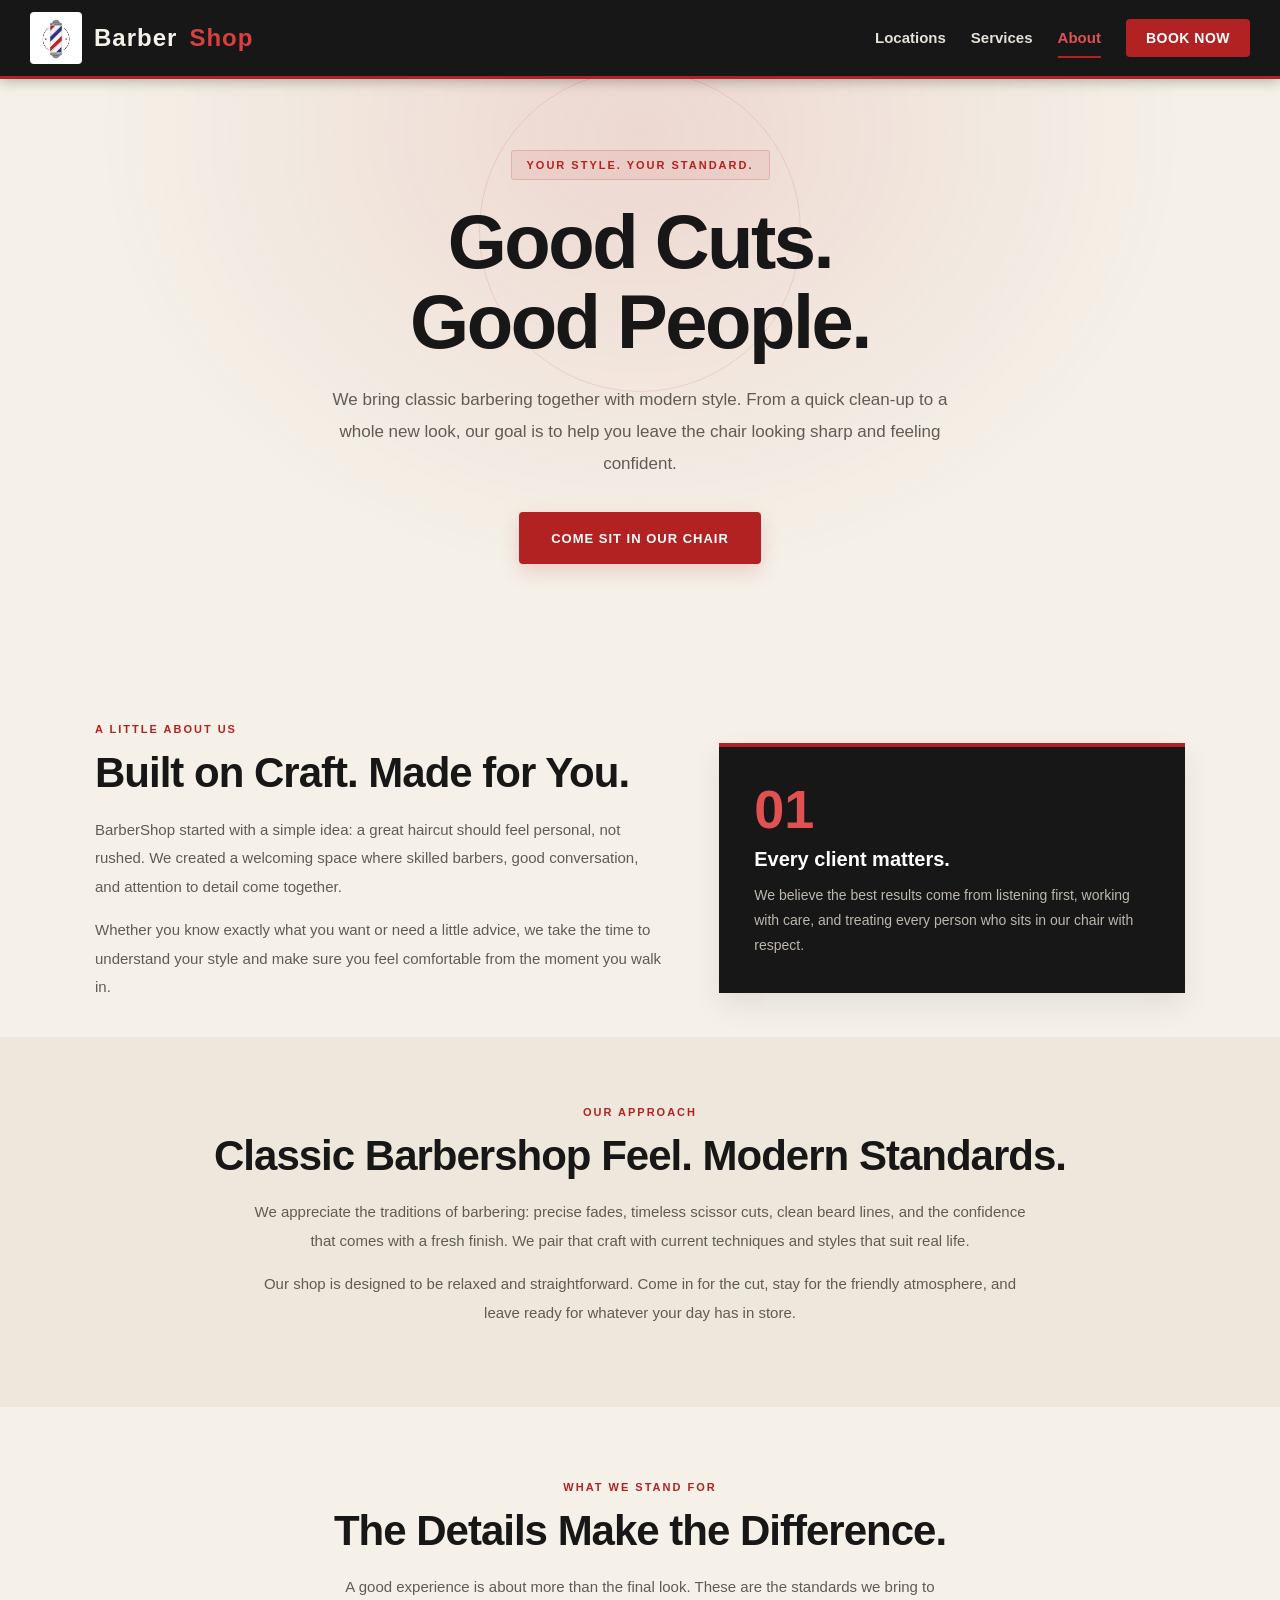
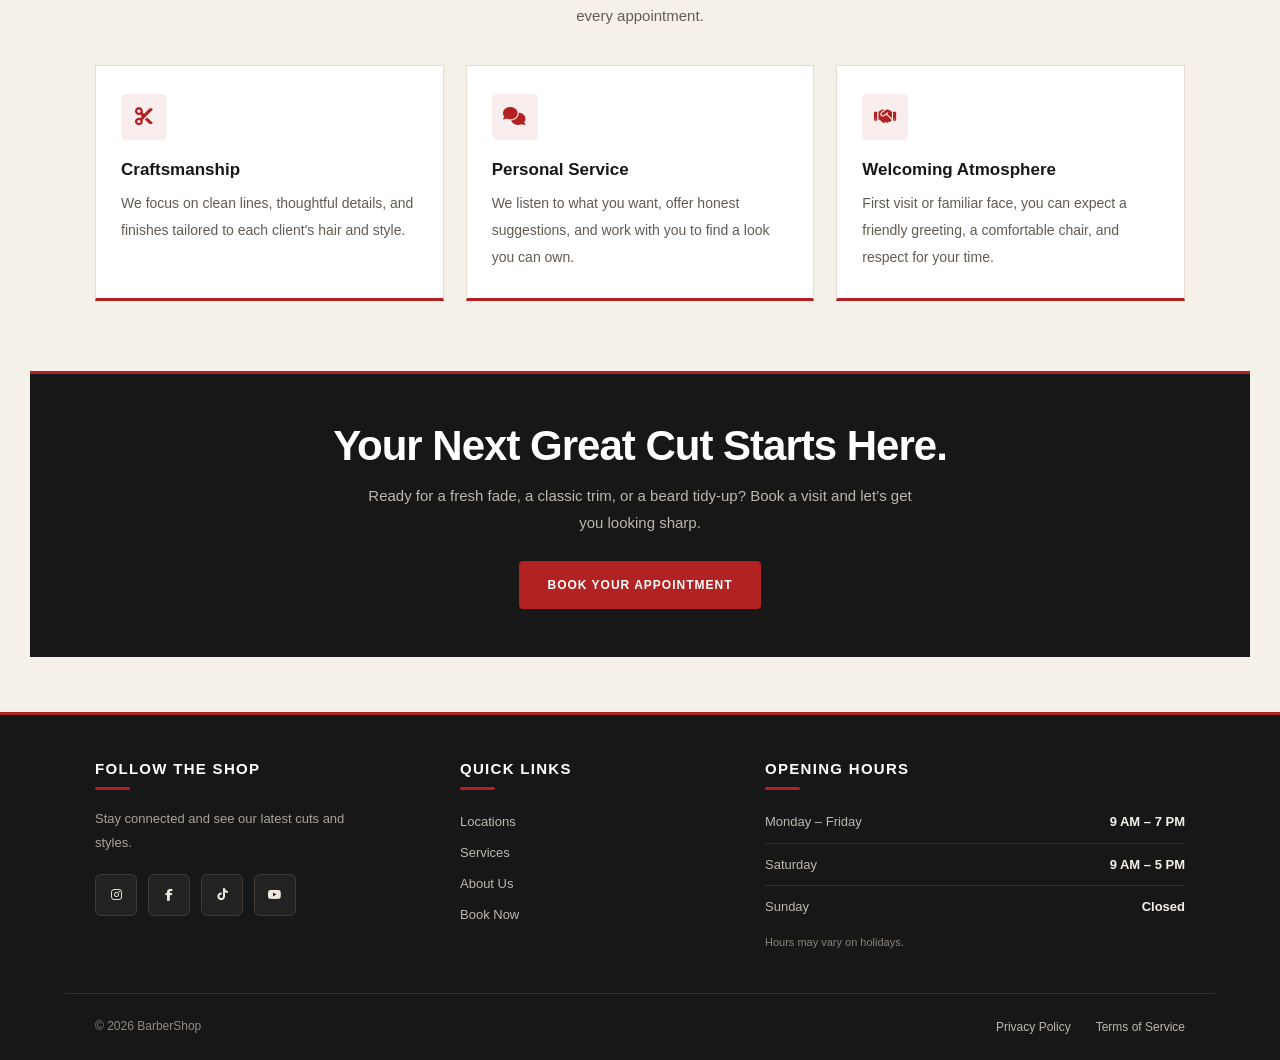
==== about.html @ 313f026d "Update about.html" ====
<!DOCTYPE html>
<html lang="en">
<head>
    <meta charset="UTF-8">
    <meta name="viewport" content="width=device-width, initial-scale=1.0">
    <title>About Us | BarberShop</title>
    <link rel="stylesheet" href="about.css">
    <link
        rel="stylesheet"
        href="https://cdnjs.cloudflare.com/ajax/libs/font-awesome/6.7.2/css/all.min.css"
    >
</head>
<body>
    <nav class="navbar">
        <a href="index.html" class="nav-logo"><img src="imgs/navlogo.png" alt="">Barber<span>Shop</span></a>

        <input type="checkbox" id="nav-toggle" class="nav-toggle">

        <label for="nav-toggle" class="nav-toggle-label" aria-label="Toggle navigation">
            <span></span>
        </label>

        <ul class="nav-menu">
            <li><a href="locations.html" class="nav-link">Locations</a></li>
            <li><a href="services.html" class="nav-link">Services</a></li>
            <li><a href="about.html" class="nav-link active" aria-current="page">About</a></li>
            <li><a href="book.html" class="nav-cta">Book Now</a></li>
        </ul>
    </nav>

    <main>
        <section class="top-padding">
            <h1>Good Cuts.<br>Good People.</h1>
            <p>
                We bring classic barbering together with modern style.
                From a quick clean-up to a whole new look, our goal is
                to help you leave the chair looking sharp and feeling confident.
            </p>
            <a href="book.html">Come Sit in Our Chair</a>
        </section>

        <section class="about-intro">
            <div>
                <span class="about-kicker">A little about us</span>
                <h2>Built on Craft. Made for You.</h2>
                <p>
                    BarberShop started with a simple idea: a great haircut should
                    feel personal, not rushed. We created a welcoming space where
                    skilled barbers, good conversation, and attention to detail
                    come together.
                </p>
                <p>
                    Whether you know exactly what you want or need a little advice,
                    we take the time to understand your style and make sure you feel
                    comfortable from the moment you walk in.
                </p>
            </div>

            <aside class="about-highlight">
                <div class="highlight-number">01</div>
                <h3>Every client matters.</h3>
                <p>
                    We believe the best results come from listening first,
                    working with care, and treating every person who sits in
                    our chair with respect.
                </p>
            </aside>
        </section>

        <section class="about-story">
            <div class="about-story-inner">
                <span class="about-kicker">Our approach</span>
                <h2>Classic Barbershop Feel. Modern Standards.</h2>
                <p>
                    We appreciate the traditions of barbering: precise fades,
                    timeless scissor cuts, clean beard lines, and the confidence
                    that comes with a fresh finish. We pair that craft with current
                    techniques and styles that suit real life.
                </p>
                <p>
                    Our shop is designed to be relaxed and straightforward.
                    Come in for the cut, stay for the friendly atmosphere, and
                    leave ready for whatever your day has in store.
                </p>
            </div>
        </section>

        <section class="about-values">
            <span class="about-kicker">What we stand for</span>
            <h2>The Details Make the Difference.</h2>
            <p class="section-lead">
                A good experience is about more than the final look.
                These are the standards we bring to every appointment.
            </p>

            <div class="about-value-grid">
                <article class="about-value">
                    <div class="about-value-icon"><i class="fa-solid fa-scissors" aria-hidden="true"></i></div>
                    <h3>Craftsmanship</h3>
                    <p>
                        We focus on clean lines, thoughtful details, and
                        finishes tailored to each client's hair and style.
                    </p>
                </article>

                <article class="about-value">
                    <div class="about-value-icon"><i class="fa-solid fa-comments" aria-hidden="true"></i></div>
                    <h3>Personal Service</h3>
                    <p>
                        We listen to what you want, offer honest suggestions,
                        and work with you to find a look you can own.
                    </p>
                </article>

                <article class="about-value">
                    <div class="about-value-icon"><i class="fa-solid fa-handshake" aria-hidden="true"></i></div>
                    <h3>Welcoming Atmosphere</h3>
                    <p>
                        First visit or familiar face, you can expect a friendly
                        greeting, a comfortable chair, and respect for your time.
                    </p>
                </article>
            </div>
        </section>

        <section class="about-cta">
            <h2>Your Next Great Cut Starts Here.</h2>
            <p>
                Ready for a fresh fade, a classic trim, or a beard tidy-up?
                Book a visit and let’s get you looking sharp.
            </p>
            <a href="book.html">Book Your Appointment</a>
        </section>
    </main>

    <footer class="barber-footer">
        <div class="footer-main">
            <div class="footer-column footer-socials">
                <h3>Follow the Shop</h3>
                <p>Stay connected and see our latest cuts and styles.</p>

                <div class="social-links">
                    <a href="https://instagram.com/" target="_blank" rel="noopener noreferrer" aria-label="Instagram">
                        <i class="fa-brands fa-instagram"></i>
                    </a>
                    <a href="https://facebook.com/" target="_blank" rel="noopener noreferrer" aria-label="Facebook">
                        <i class="fa-brands fa-facebook-f"></i>
                    </a>
                    <a href="https://tiktok.com/" target="_blank" rel="noopener noreferrer" aria-label="TikTok">
                        <i class="fa-brands fa-tiktok"></i>
                    </a>
                    <a href="https://youtube.com/" target="_blank" rel="noopener noreferrer" aria-label="YouTube">
                        <i class="fa-brands fa-youtube"></i>
                    </a>
                </div>
            </div>

            <div class="footer-column">
                <h3>Quick Links</h3>
                <ul class="footer-links">
                    <li><a href="locations.html">Locations</a></li>
                    <li><a href="services.html">Services</a></li>
                    <li><a href="about.html">About Us</a></li>
                    <li><a href="book.html">Book Now</a></li>
                </ul>
            </div>

            <div class="footer-column footer-hours">
                <h3>Opening Hours</h3>
                <div class="hours-list">
                    <p><span>Monday – Friday</span><span>9 AM – 7 PM</span></p>
                    <p><span>Saturday</span><span>9 AM – 5 PM</span></p>
                    <p><span>Sunday</span><span>Closed</span></p>
                </div>
                <p class="hours-note">Hours may vary on holidays.</p>
            </div>
        </div>

        <div class="footer-bottom">
            <p class="copyright">
                &copy; <span id="footer-year">2026</span> BarberShop
            </p>
            <div class="footer-legal">
                <a href="privacy.html">Privacy Policy</a>
                <a href="terms.html">Terms of Service</a>
            </div>
        </div>
    </footer>

    <script>
        document.getElementById("footer-year").textContent =
            new Date().getFullYear();
    </script>
</body>
</html>
---- about.css ----
* {
    margin: 0;
    padding: 0;
    box-sizing: border-box;
    font-family: 'Segoe UI', Tahoma, Geneva, Verdana, sans-serif;
}

body {
    background-color: #f5f1e8;
}

/* NAVBAR */
.navbar {
    position: fixed;
    top: 0;
    left: 0;
    width: 100%;
    background-color: #171717;
    display: flex;
    justify-content: space-between;
    align-items: center;
    padding: 12px 30px;
    box-shadow: 0 3px 12px rgba(0, 0, 0, 0.25);
    z-index: 1000;
    border-bottom: 3px solid #b22222;
}

/* LOGO AREA */
.nav-logo {
    display: flex;
    align-items: center;
    gap: 12px;
    font-size: 24px;
    font-weight: 800;
    color: #f5f1e8;
    text-decoration: none;
    letter-spacing: 1px;
    white-space: nowrap;
}

/* SQUARE LOGO */
.nav-logo img {
    width: 52px;
    height: 52px;
    object-fit: contain;
    border-radius: 4px;
    background-color: #ffffff;
    padding: 3px;
}

/* OPTIONAL TEXT LOGO ACCENT */
.nav-logo span {
    color: #d64040;
}

/* DESKTOP NAVIGATION */
.nav-menu {
    display: flex;
    list-style: none;
    align-items: center;
    gap: 25px;

    /* Keep menu visible on desktop */
    position: static;
    width: auto;
    max-height: none;
    overflow: visible;
    opacity: 1;
    flex-direction: row;
    background-color: transparent;
    box-shadow: none;
}

.nav-menu li {
    width: auto;
    text-align: center;
}

.nav-link {
    display: block;
    text-decoration: none;
    color: #e5e0d8;
    font-size: 15px;
    font-weight: 600;
    padding: 10px 0;
    width: auto;
    border-bottom: 2px solid transparent;
    transition: color 0.3s ease, border-color 0.3s ease;
}

.nav-link:hover,
.nav-link.active {
    color: #e05252;
    border-bottom-color: #b22222;
}

/* BOOKING / CTA BUTTON */
.nav-cta {
    display: inline-block;
    text-decoration: none;
    background-color: #b22222;
    color: #ffffff;
    padding: 11px 20px;
    border-radius: 4px;
    font-size: 14px;
    font-weight: 700;
    text-transform: uppercase;
    letter-spacing: 0.5px;
    transition: background-color 0.3s ease,
                transform 0.2s ease;
}

.nav-cta:hover {
    background-color: #8b1a1a;
    transform: translateY(-2px);
}

/* MOBILE MENU TOGGLE */
.nav-toggle {
    display: none;
}

.nav-toggle-label {
    display: none;
    cursor: pointer;
    padding: 10px;
}

.nav-toggle-label span,
.nav-toggle-label span::before,
.nav-toggle-label span::after {
    display: block;
    background: #f5f1e8;
    height: 3px;
    width: 26px;
    position: relative;
    transition: all 0.3s ease-in-out;
    border-radius: 2px;
}

.nav-toggle-label span::before,
.nav-toggle-label span::after {
    content: '';
    position: absolute;
    left: 0;
}

.nav-toggle-label span::before {
    bottom: 8px;
}

.nav-toggle-label span::after {
    top: 8px;
}

/* MOBILE RESPONSIVE NAVIGATION */
@media screen and (max-width: 768px) {
    .navbar {
        padding: 10px 16px;
        flex-wrap: wrap;
    }

    .nav-logo {
        font-size: 19px;
        gap: 9px;
    }

    .nav-logo img {
        width: 44px;
        height: 44px;
    }

    .nav-toggle-label {
        display: block;
        order: 2;
    }

    .nav-menu {
        position: absolute;
        top: 100%;
        left: 0;
        width: 100%;
        background-color: #202020;
        display: flex;
        flex-direction: column;
        align-items: stretch;
        gap: 0;
        max-height: 0;
        overflow: hidden;
        opacity: 0;
        visibility: hidden;
        transition: max-height 0.4s ease,
                    opacity 0.3s ease,
                    visibility 0.3s ease;
        box-shadow: 0 5px 12px rgba(0, 0, 0, 0.2);
    }

    .nav-menu li {
        width: 100%;
        text-align: center;
    }

    .nav-link {
        padding: 16px 20px;
        width: 100%;
        border-bottom: 1px solid #383838;
    }

    .nav-link:hover,
    .nav-link.active {
        background-color: #292929;
        border-bottom-color: #b22222;
    }

    .nav-cta {
        display: block;
        margin: 15px 20px 20px;
        text-align: center;
    }

    /* Show menu only when toggled on mobile */
    .nav-toggle:checked ~ .nav-menu {
        max-height: 500px;
        opacity: 1;
        visibility: visible;
    }

    /* Hamburger transforms into an X */
    .nav-toggle:checked ~ .nav-toggle-label span {
        background: transparent;
    }

    .nav-toggle:checked ~ .nav-toggle-label span::before {
        transform: rotate(45deg);
        bottom: 0;
    }

    .nav-toggle:checked ~ .nav-toggle-label span::after {
        transform: rotate(-45deg);
        top: 0;
    }
}

/* EXTRA SMALL SCREENS */
@media screen and (max-width: 380px) {
    .navbar {
        padding: 8px 10px;
    }

    .nav-logo {
        font-size: 16px;
        gap: 7px;
    }

    .nav-logo img {
        width: 38px;
        height: 38px;
    }
}




/* ==================================
   MODERN BARBERSHOP HERO SECTION
================================== */

.top-padding {
    position: relative;
    isolation: isolate;
    overflow: hidden;

    min-height: 480px;
    padding: 150px 24px 100px;

    display: flex;
    flex-direction: column;
    align-items: center;
    justify-content: center;

    text-align: center;
    background:
        radial-gradient(
            ellipse at 50% 20%,
            rgba(178, 34, 34, 0.12),
            transparent 60%
        ),
        #f5f1e8;
}

/* Decorative background accent */
.top-padding::before {
    content: "";
    position: absolute;
    z-index: -1;
    top: 70px;
    left: 50%;

    width: 320px;
    height: 320px;
    border: 1px solid rgba(178, 34, 34, 0.12);
    border-radius: 50%;

    transform: translateX(-50%);
    pointer-events: none;
}

/* Small introductory label */
.top-padding::after {
    content: "YOUR STYLE. YOUR STANDARD.";
    display: inline-block;
    order: -1;

    margin-bottom: 22px;
    padding: 8px 15px;

    color: #b22222;
    background: rgba(178, 34, 34, 0.07);
    border: 1px solid rgba(178, 34, 34, 0.18);
    border-radius: 3px;

    font-size: 11px;
    font-weight: 800;
    letter-spacing: 2px;
}

/* Main heading */
.top-padding h1 {
    max-width: 850px;
    margin-bottom: 22px;

    color: #171717;
    font-size: clamp(42px, 6vw, 76px);
    font-weight: 900;
    line-height: 1.05;
    letter-spacing: -2.5px;
}

/* Introductory paragraph */
.top-padding p {
    max-width: 620px;
    margin-bottom: 32px;

    color: #625b53;
    font-size: 17px;
    line-height: 1.9;
}

/* Booking button */
.top-padding > a {
    display: inline-flex;
    align-items: center;
    justify-content: center;

    min-height: 52px;
    padding: 0 30px;

    background: #b22222;
    color: #ffffff;
    border: 2px solid #b22222;
    border-radius: 4px;

    font-size: 13px;
    font-weight: 800;
    letter-spacing: 1px;
    text-transform: uppercase;
    text-decoration: none;

    box-shadow: 0 8px 20px rgba(178, 34, 34, 0.16);

    transition:
        background-color 0.25s ease,
        border-color 0.25s ease,
        transform 0.25s ease,
        box-shadow 0.25s ease;
}

.top-padding > a:hover {
    background: #171717;
    border-color: #171717;
    transform: translateY(-3px);
    box-shadow: 0 12px 24px rgba(0, 0, 0, 0.15);
}

.top-padding > a:focus-visible {
    outline: 3px solid #b22222;
    outline-offset: 4px;
}

/* Tablet and mobile */
@media screen and (max-width: 768px) {
    .top-padding {
        min-height: 420px;
        padding: 120px 22px 75px;
    }

    .top-padding::before {
        top: 55px;
        width: 260px;
        height: 260px;
    }

    .top-padding::after {
        margin-bottom: 20px;
        font-size: 10px;
        letter-spacing: 1.5px;
    }

    .top-padding h1 {
        margin-bottom: 18px;
        letter-spacing: -1.5px;
    }

    .top-padding p {
        max-width: 500px;
        margin-bottom: 26px;
        font-size: 15px;
        line-height: 1.8;
    }
}

/* Small phones */
@media screen and (max-width: 380px) {
    .top-padding {
        min-height: 390px;
        padding: 105px 16px 60px;
    }

    .top-padding h1 {
        font-size: 38px;
    }

    .top-padding::after {
        padding: 7px 10px;
        font-size: 9px;
        letter-spacing: 1px;
    }
}

/* Reduced motion accessibility */
@media (prefers-reduced-motion: reduce) {
    .top-padding > a {
        transition: none;
    }
}

/* ==================================
   BARBERSHOP MINIMAL FOOTER
================================== */

.barber-footer {
    background: #171717;
    color: #e9e2d7;
    border-top: 3px solid #b22222;
    margin-top: 50px;
}

/* MAIN LAYOUT */

.footer-main {
    max-width: 1150px;
    margin: 0 auto;
    padding: 45px 30px;
    display: grid;
    grid-template-columns: 1fr 0.8fr 1.4fr;
    gap: 65px;
    align-items: start;
}

.footer-column {
    min-width: 0;
}

.footer-column h3 {
    color: #ffffff;
    font-size: 15px;
    font-weight: 700;
    letter-spacing: 1.3px;
    text-transform: uppercase;
    margin-bottom: 22px;
}

.footer-column h3::after {
    content: "";
    display: block;
    width: 35px;
    height: 3px;
    background: #b22222;
    margin-top: 10px;
    border-radius: 2px;
}

/* SOCIAL MEDIA */

.footer-socials > p {
    color: #aaa39a;
    font-size: 13px;
    line-height: 1.8;
    margin: -5px 0 20px;
    max-width: 260px;
}

.social-links {
    display: flex;
    flex-wrap: wrap;
    gap: 11px;
}

.social-links a {
    display: flex;
    justify-content: center;
    align-items: center;
    width: 42px;
    height: 42px;
    background: #222222;
    border: 1px solid #403a35;
    border-radius: 6px;
    color: #eee7dc;
    font-size: 12px;
    font-weight: 800;
    text-decoration: none;
    transition: background 0.25s ease,
                border-color 0.25s ease,
                transform 0.25s ease;
}

.social-links a:hover {
    background: #b22222;
    border-color: #b22222;
    transform: translateY(-3px);
}

/* QUICK LINKS */

.footer-links {
    list-style: none;
    padding: 0;
    margin: 0;
}

.footer-links li {
    margin-bottom: 13px;
}

.footer-links a {
    display: inline-block;
    color: #bdb7ae;
    font-size: 13px;
    text-decoration: none;
    transition: color 0.25s ease,
                transform 0.25s ease;
}

.footer-links a:hover {
    color: #e05252;
    transform: translateX(4px);
}

/* BUSINESS HOURS */

.hours-list {
    width: 100%;
}

.hours-list p {
    display: flex;
    justify-content: space-between;
    align-items: baseline;
    gap: 18px;
    padding: 11px 0;
    border-bottom: 1px solid #34302c;
    color: #bdb7ae;
    font-size: 13px;
    line-height: 1.5;
}

.hours-list p:first-child {
    padding-top: 0;
}

.hours-list p:last-child {
    border-bottom: none;
}

.hours-list p span:last-child {
    color: #f5f1e8;
    font-weight: 600;
    text-align: right;
    white-space: nowrap;
}

.hours-note {
    color: #89837a;
    font-size: 11px;
    margin-top: 8px;
}

/* COPYRIGHT & LEGAL LINKS */

.footer-bottom {
    max-width: 1150px;
    margin: 0 auto;
    padding: 22px 30px;
    border-top: 1px solid #34302c;
    display: flex;
    justify-content: space-between;
    align-items: center;
    flex-wrap: wrap;
    gap: 18px;
}

.copyright {
    color: #918a81;
    font-size: 12px;
    line-height: 1.8;
}

.footer-legal {
    display: flex;
    align-items: center;
    flex-wrap: wrap;
    gap: 25px;
}

.footer-legal a {
    color: #bdb7ae;
    font-size: 12px;
    text-decoration: none;
    transition: color 0.25s ease;
}

.footer-legal a:hover {
    color: #e05252;
}

/* TABLETS */

@media screen and (max-width: 850px) {
    .footer-main {
        grid-template-columns: 1fr 1fr;
        gap: 40px;
        padding: 40px 25px;
    }

    .footer-hours {
        grid-column: 1 / -1;
    }

    .footer-hours .hours-list {
        max-width: 500px;
    }

    .footer-bottom {
        padding: 22px 25px;
    }
}

/* MOBILE */

@media screen and (max-width: 550px) {
    .barber-footer {
        margin-top: 35px;
    }

    .footer-main {
        grid-template-columns: 1fr;
        gap: 32px;
        padding: 35px 22px;
    }

    .footer-hours {
        grid-column: auto;
    }

    .footer-column h3 {
        margin-bottom: 18px;
    }

    .footer-bottom {
        padding: 22px;
        flex-direction: column;
        align-items: flex-start;
        gap: 12px;
    }

    .footer-legal {
        gap: 18px;
    }
}

/* REDUCED MOTION ACCESSIBILITY */

@media (prefers-reduced-motion: reduce) {
    .barber-footer *,
    .barber-footer *::before,
    .barber-footer *::after {
        transition: none !important;
    }
}


/* ==================================
   ABOUT PAGE CONTENT
   Uses the same palette, typography,
   spacing, and responsive behavior.
================================== */

.about-intro {
    max-width: 1150px;
    margin: 0 auto;
    padding: 55px 30px 20px;
    display: grid;
    grid-template-columns: 1.1fr 0.9fr;
    gap: 55px;
    align-items: center;
}

.about-intro h2,
.about-story h2,
.about-values h2,
.about-cta h2 {
    color: #171717;
    font-size: clamp(28px, 3.5vw, 42px);
    line-height: 1.15;
    letter-spacing: -1px;
    margin-bottom: 18px;
}

.about-intro p,
.about-story p,
.about-value p {
    color: #625b53;
    font-size: 15px;
    line-height: 1.9;
    margin-bottom: 15px;
}

.about-kicker {
    display: inline-block;
    margin-bottom: 14px;
    color: #b22222;
    font-size: 11px;
    font-weight: 800;
    letter-spacing: 2px;
    text-transform: uppercase;
}

.about-highlight {
    padding: 35px;
    background: #171717;
    color: #e9e2d7;
    border-top: 4px solid #b22222;
    box-shadow: 0 12px 28px rgba(0, 0, 0, 0.08);
}

.about-highlight .highlight-number {
    color: #e05252;
    font-size: 54px;
    font-weight: 900;
    line-height: 1;
    margin-bottom: 12px;
}

.about-highlight h3 {
    color: #ffffff;
    font-size: 20px;
    margin-bottom: 12px;
}

.about-highlight p {
    color: #bdb7ae;
    font-size: 14px;
    line-height: 1.8;
    margin: 0;
}

.about-story {
    padding: 65px 30px;
    background: #eee8dc;
}

.about-story-inner {
    max-width: 900px;
    margin: 0 auto;
    text-align: center;
}

.about-story-inner p {
    max-width: 780px;
    margin: 0 auto 15px;
}

.about-values {
    max-width: 1150px;
    margin: 0 auto;
    padding: 70px 30px;
    text-align: center;
}

.about-values .section-lead {
    max-width: 620px;
    margin: 0 auto 35px;
    color: #625b53;
    font-size: 15px;
    line-height: 1.9;
}

.about-value-grid {
    display: grid;
    grid-template-columns: repeat(3, minmax(0, 1fr));
    gap: 22px;
    text-align: left;
}

.about-value {
    padding: 28px 25px;
    background: #ffffff;
    border: 1px solid #e4ddd1;
    border-bottom: 3px solid #b22222;
}

.about-value-icon {
    display: flex;
    align-items: center;
    justify-content: center;
    width: 46px;
    height: 46px;
    margin-bottom: 20px;
    background: rgba(178, 34, 34, 0.08);
    color: #b22222;
    border-radius: 5px;
    font-size: 18px;
}

.about-value h3 {
    color: #171717;
    font-size: 17px;
    margin-bottom: 10px;
}

.about-value p {
    margin: 0;
    font-size: 14px;
}

.about-cta {
    margin: 0 30px 55px;
    padding: 48px 25px;
    text-align: center;
    background: #171717;
    border-top: 3px solid #b22222;
}

.about-cta h2 {
    color: #ffffff;
    margin-bottom: 12px;
}

.about-cta p {
    max-width: 560px;
    margin: 0 auto 25px;
    color: #bdb7ae;
    font-size: 15px;
    line-height: 1.8;
}

.about-cta a {
    display: inline-flex;
    align-items: center;
    justify-content: center;
    min-height: 48px;
    padding: 0 26px;
    background: #b22222;
    color: #ffffff;
    border: 2px solid #b22222;
    border-radius: 4px;
    font-size: 12px;
    font-weight: 800;
    letter-spacing: 1px;
    text-transform: uppercase;
    text-decoration: none;
    transition: background-color 0.25s ease,
                border-color 0.25s ease,
                transform 0.25s ease;
}

.about-cta a:hover {
    background: #8b1a1a;
    border-color: #8b1a1a;
    transform: translateY(-2px);
}

@media screen and (max-width: 768px) {
    .about-intro {
        grid-template-columns: 1fr;
        gap: 28px;
        padding: 40px 22px 15px;
    }

    .about-highlight {
        padding: 28px;
    }

    .about-story {
        padding: 48px 22px;
    }

    .about-values {
        padding: 50px 22px;
    }

    .about-value-grid {
        grid-template-columns: 1fr;
        gap: 16px;
    }

    .about-value {
        padding: 24px;
    }

    .about-cta {
        margin: 0 22px 40px;
        padding: 38px 20px;
    }
}

@media screen and (max-width: 380px) {
    .about-intro {
        padding-right: 16px;
        padding-left: 16px;
    }

    .about-highlight {
        padding: 23px;
    }

    .about-story {
        padding-right: 16px;
        padding-left: 16px;
    }

    .about-values {
        padding-right: 16px;
        padding-left: 16px;
    }

    .about-cta {
        margin-right: 16px;
        margin-left: 16px;
    }
}

@media (prefers-reduced-motion: reduce) {
    .about-cta a {
        transition: none;
    }
}
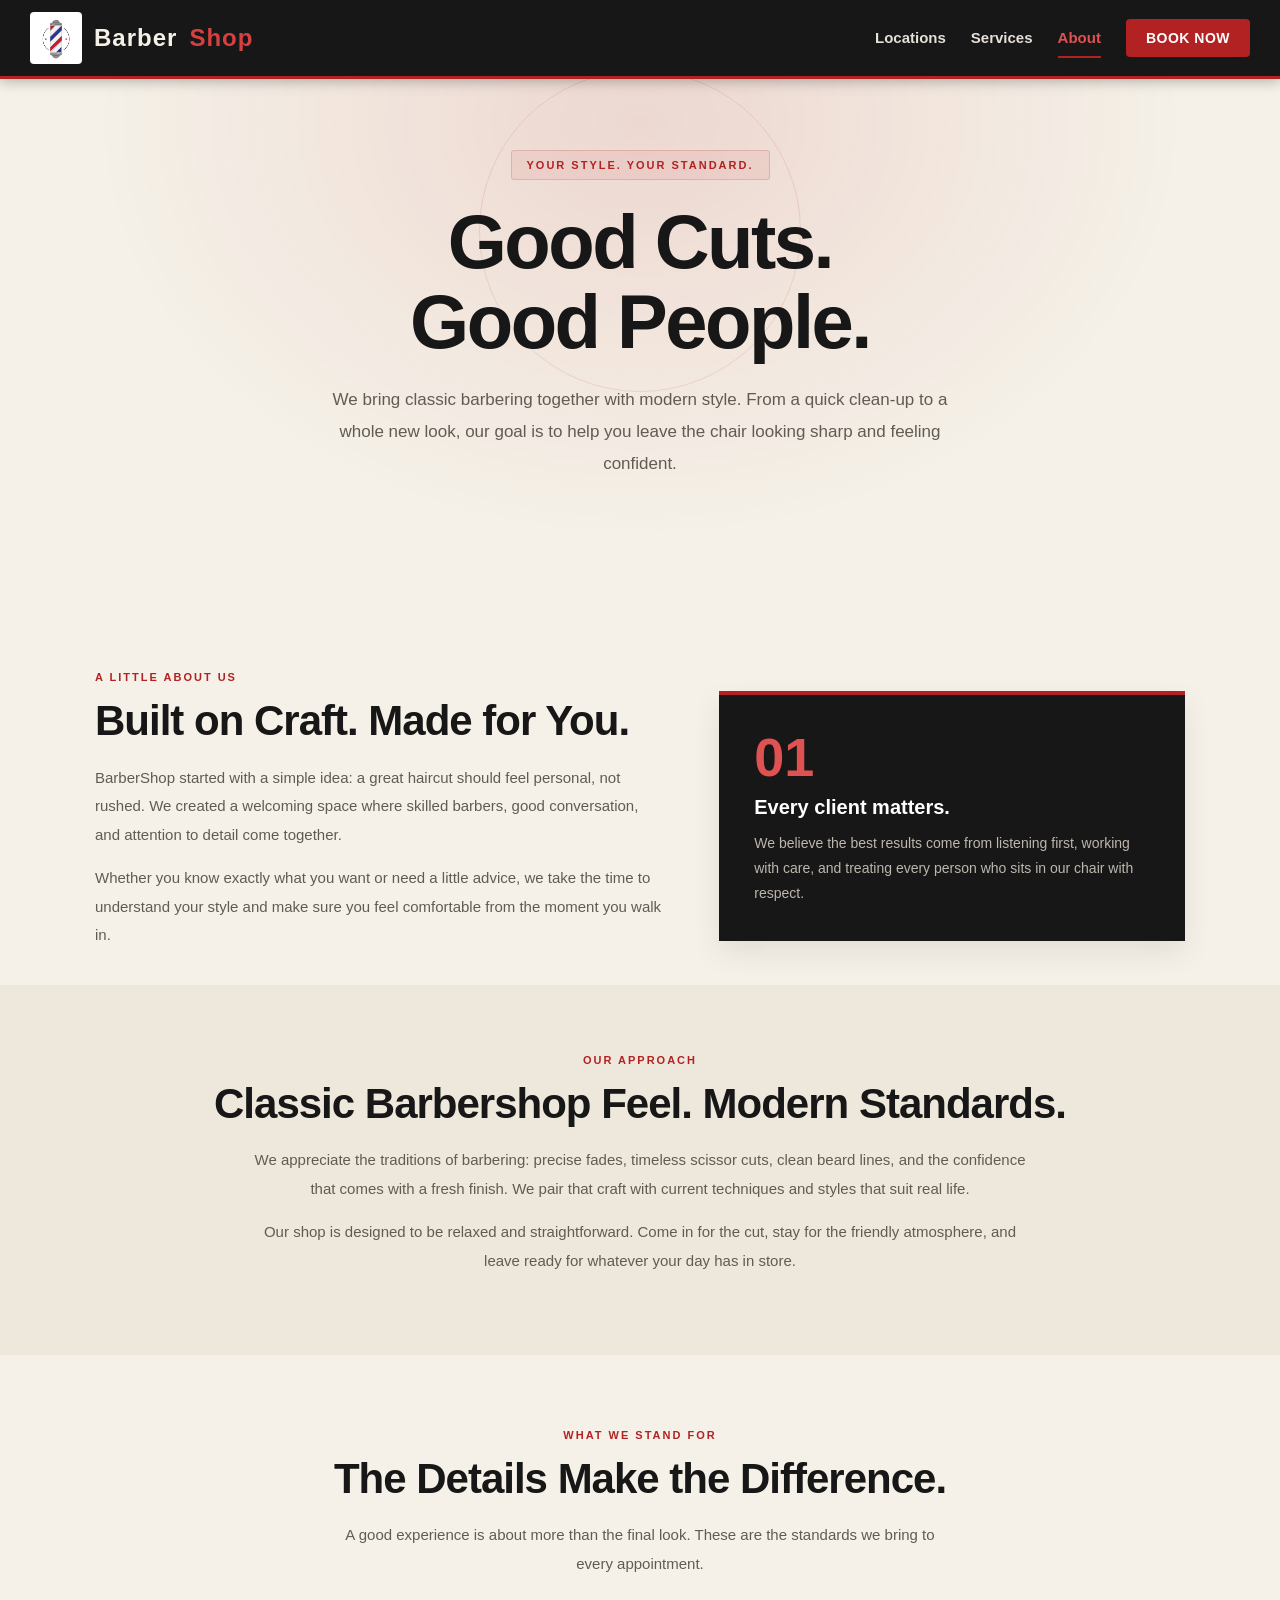
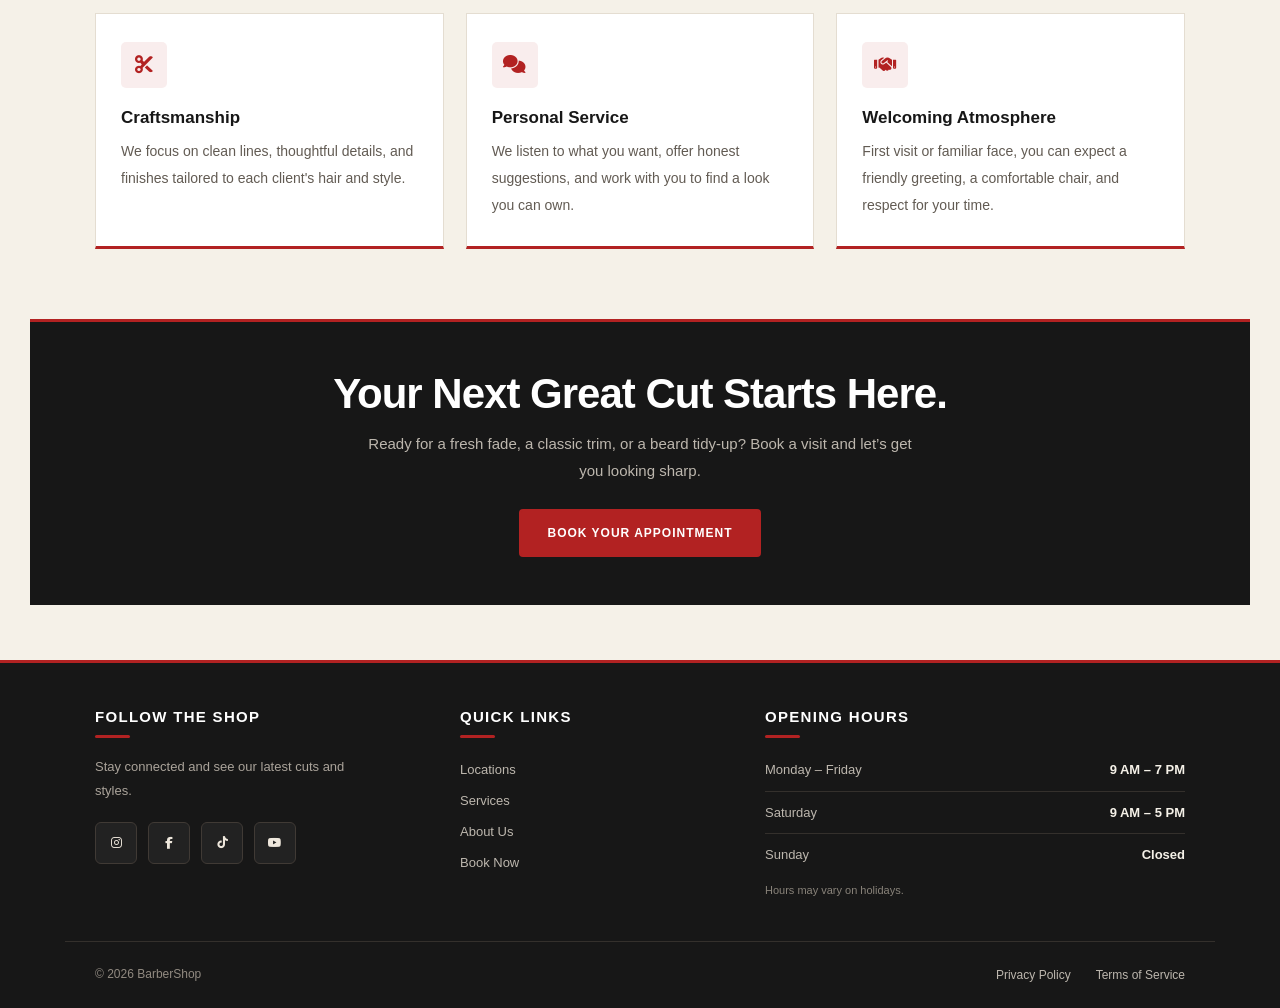
==== commit 667de0bf: "Update about.html" ====
--- a/about.html
+++ b/about.html
@@ -36,7 +36,7 @@
                 From a quick clean-up to a whole new look, our goal is
                 to help you leave the chair looking sharp and feeling confident.
             </p>
-            <a href="book.html">Come Sit in Our Chair</a>
+
         </section>
 
         <section class="about-intro">
